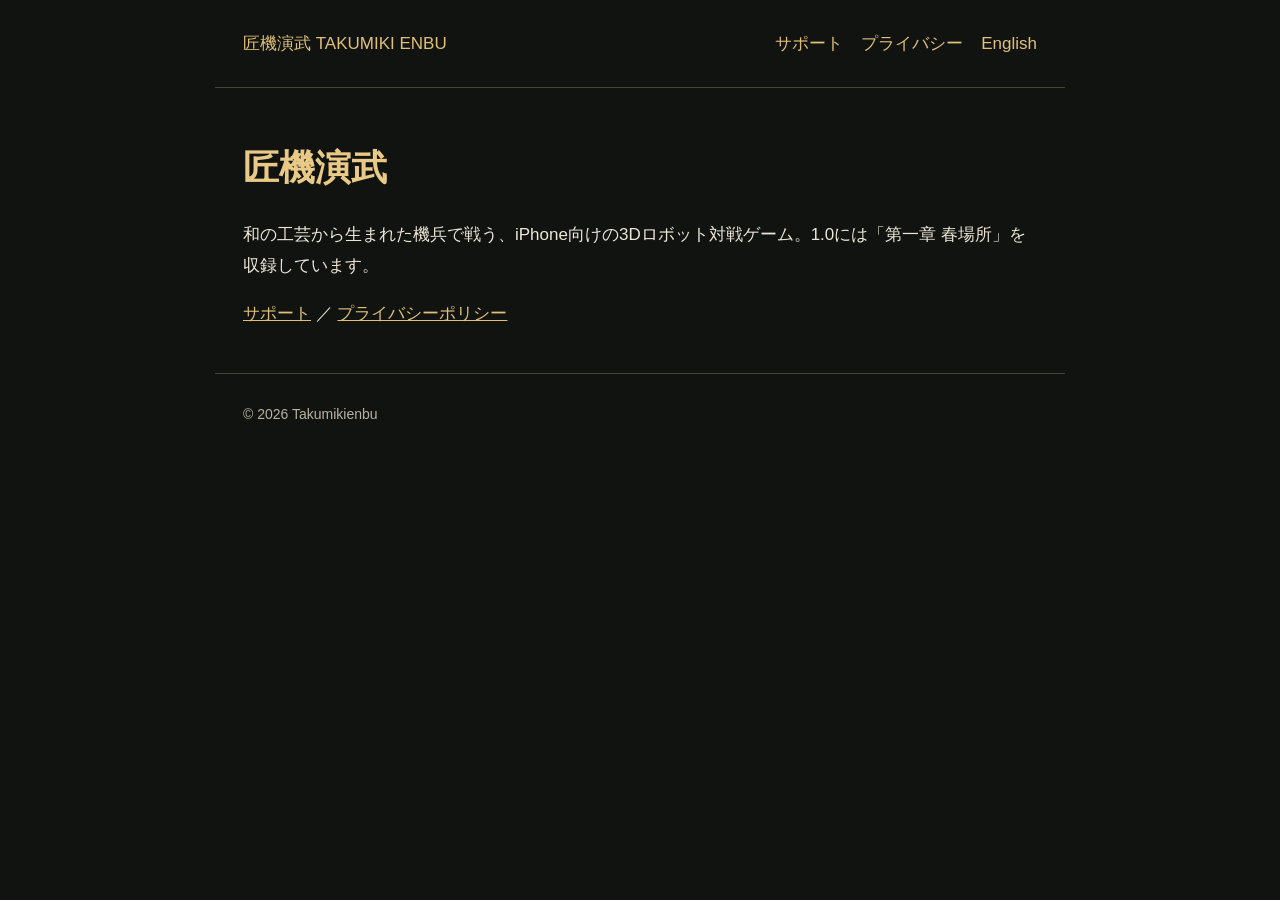
==== index.html @ cd244046 "Add TAKUMIKI ENBU support and privacy pages for version 1.0" ====
<!doctype html>
<html lang="ja"><head><meta charset="utf-8"><meta name="viewport" content="width=device-width,initial-scale=1"><title>匠機演武 | 匠機演武 TAKUMIKI ENBU</title><link rel="stylesheet" href="./style.css"></head><body><header><a href="./">匠機演武 TAKUMIKI ENBU</a><nav><a href="./support/">サポート</a><a href="./privacy/">プライバシー</a><a href="support/en.html">English</a></nav></header><main><h1>匠機演武</h1><p>和の工芸から生まれた機兵で戦う、iPhone向けの3Dロボット対戦ゲーム。1.0には「第一章 春場所」を収録しています。</p><p><a href="support/">サポート</a> ／ <a href="privacy/">プライバシーポリシー</a></p></main><footer>© 2026 Takumikienbu</footer></body></html>
---- style.css ----
*{box-sizing:border-box}html{color-scheme:dark}body{margin:0;background:#101310;color:#eee7d8;font:17px/1.85 -apple-system,BlinkMacSystemFont,"Hiragino Sans",sans-serif}a{color:#e1bf78}header,main,footer{max-width:850px;margin:auto;padding:28px}header{display:flex;justify-content:space-between;border-bottom:1px solid #4a4431;gap:18px;flex-wrap:wrap}header a{text-decoration:none}h1,h2{font-family:"Hiragino Mincho ProN",serif}h1{font-size:36px;line-height:1.5;color:#e9c986}h2{margin-top:36px;font-size:23px}p{margin:16px 0}footer{font-size:14px;color:#b9b1a0;border-top:1px solid #4a4431}nav{display:flex;gap:18px;flex-wrap:wrap}@media(max-width:480px){header,main,footer{padding:22px}h1{font-size:29px}}
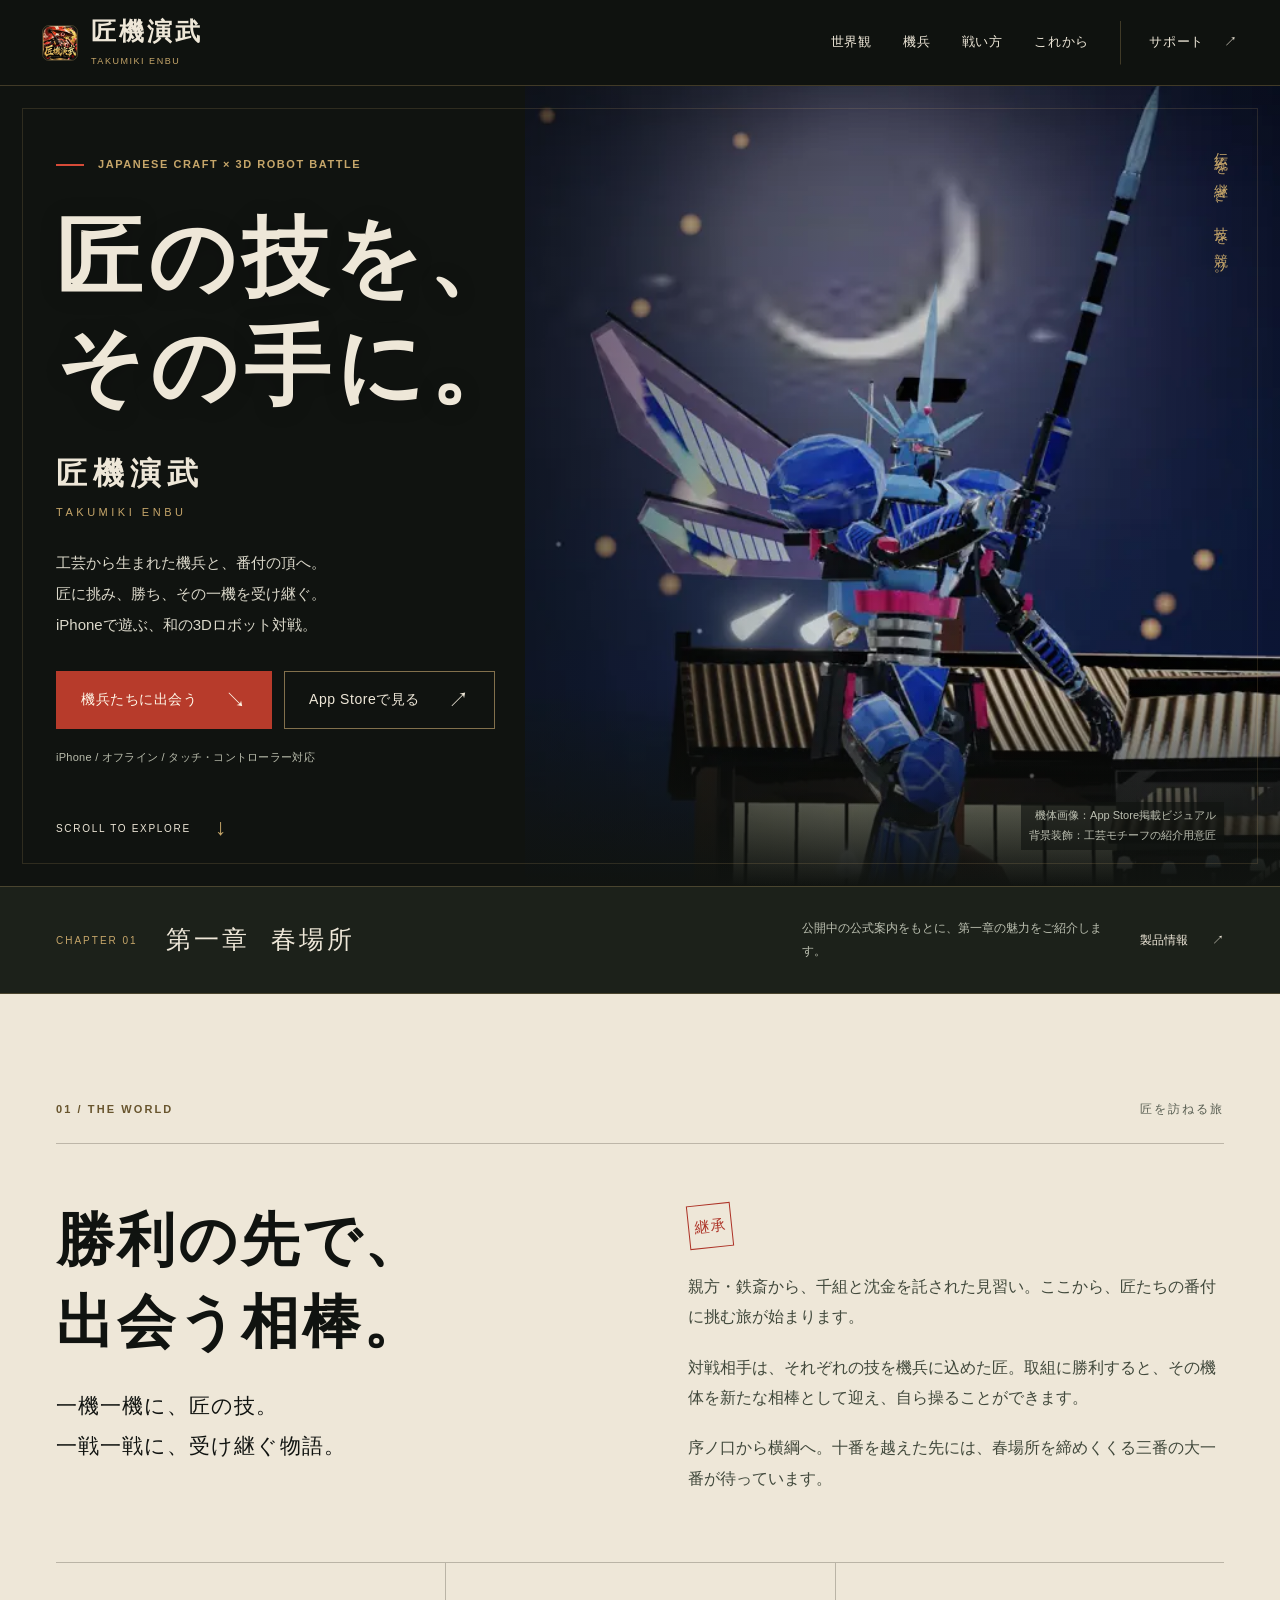
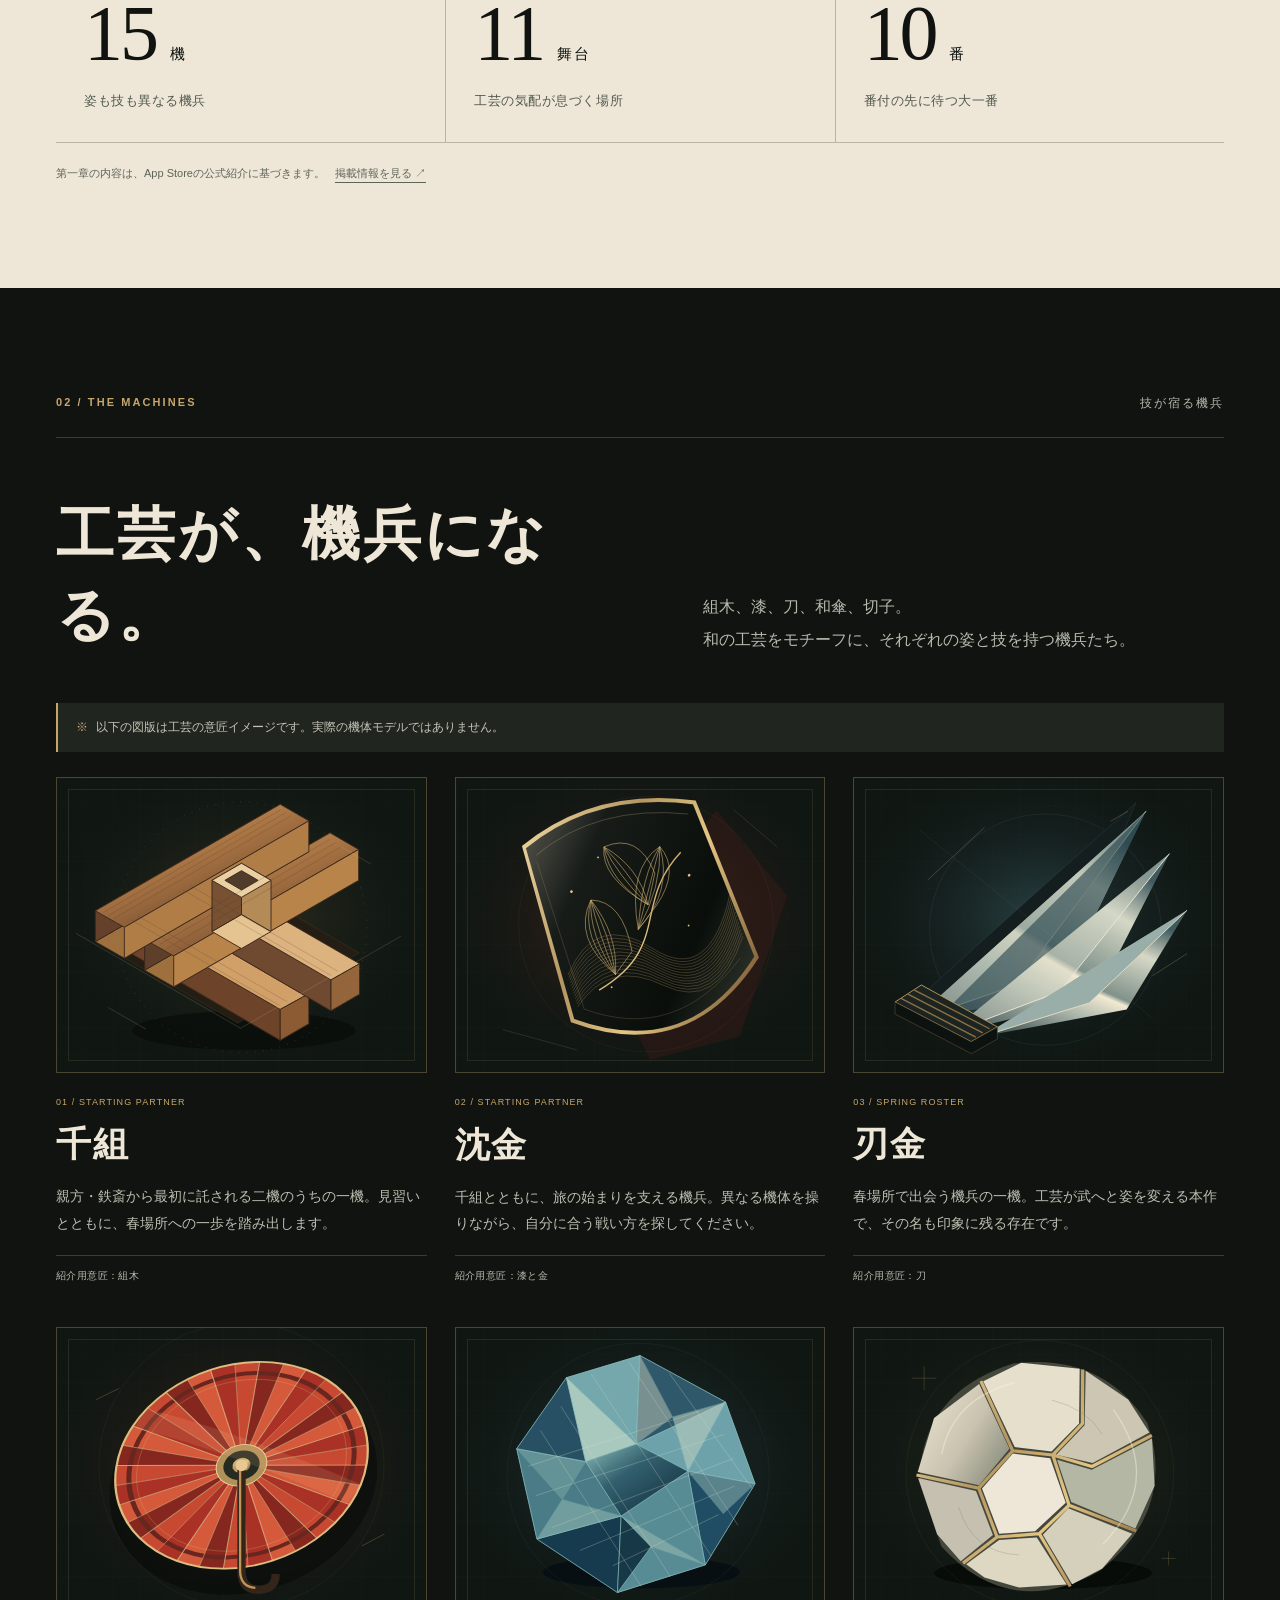
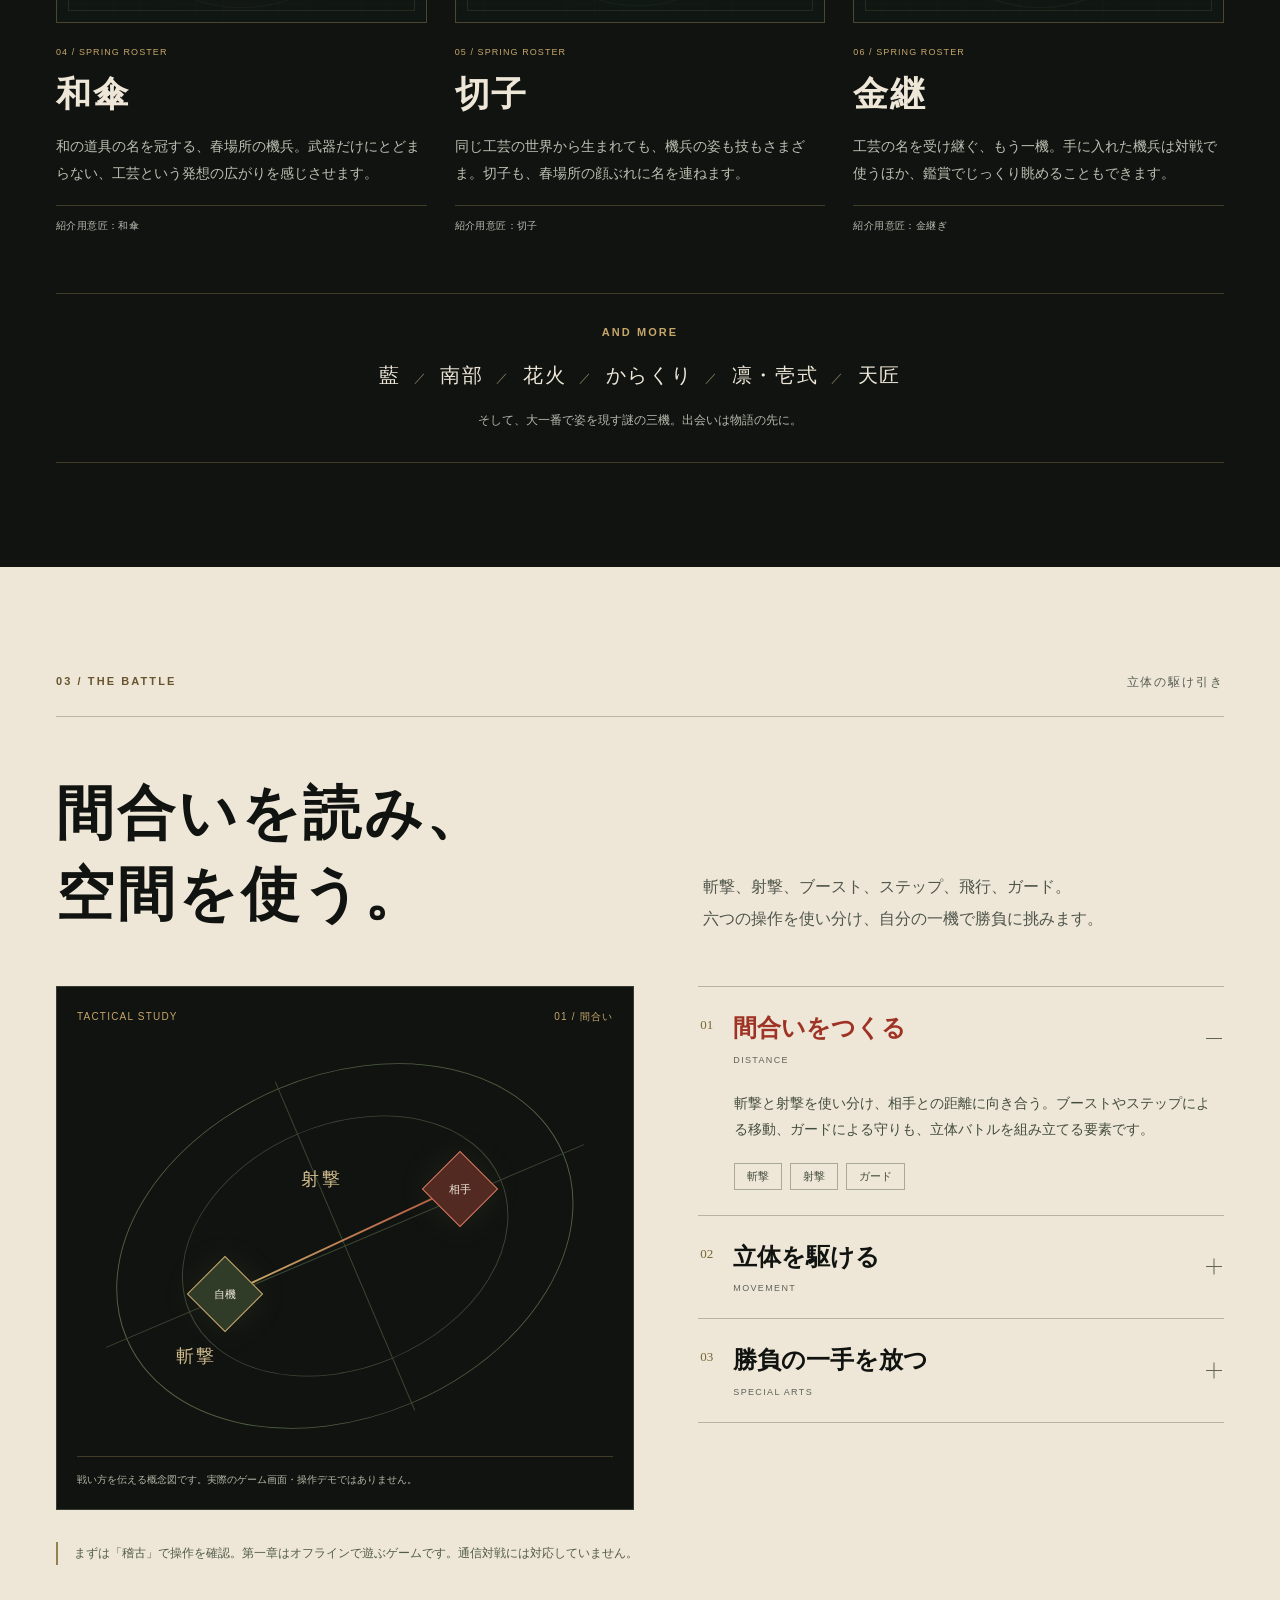
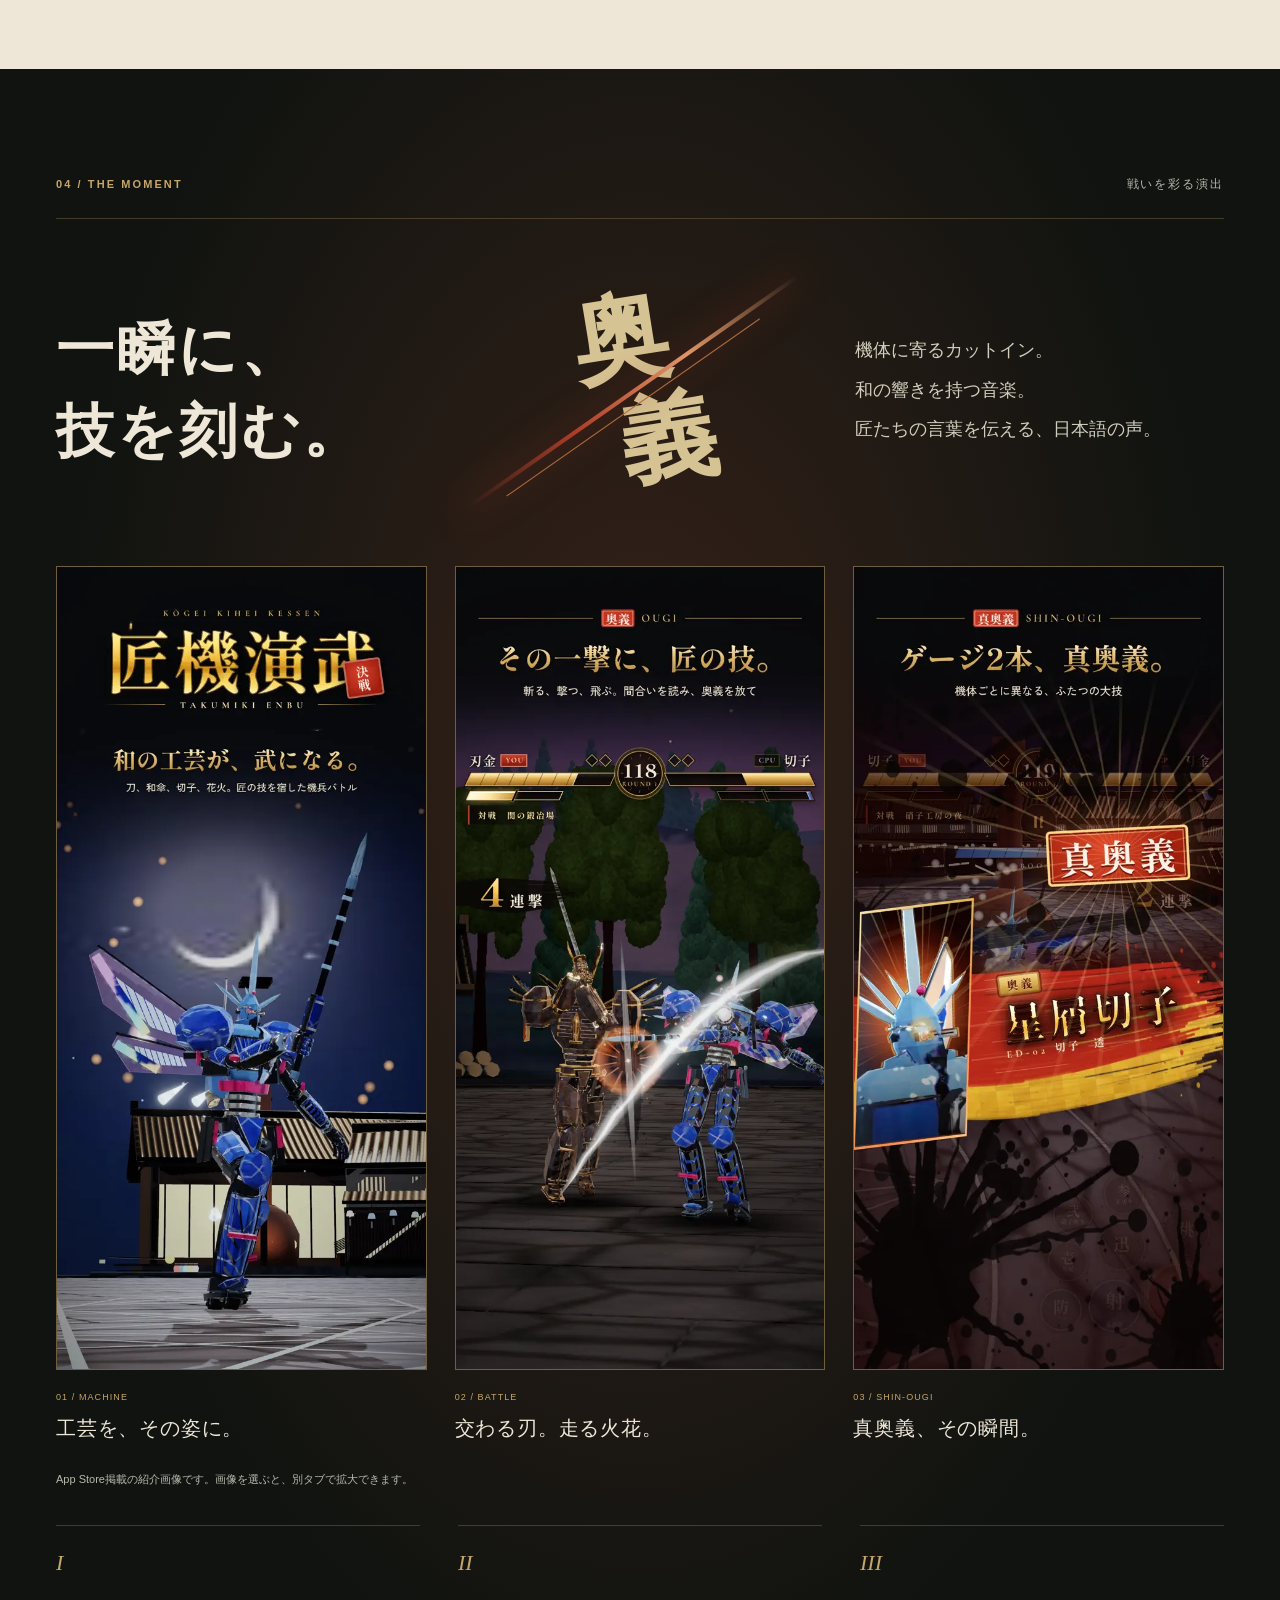
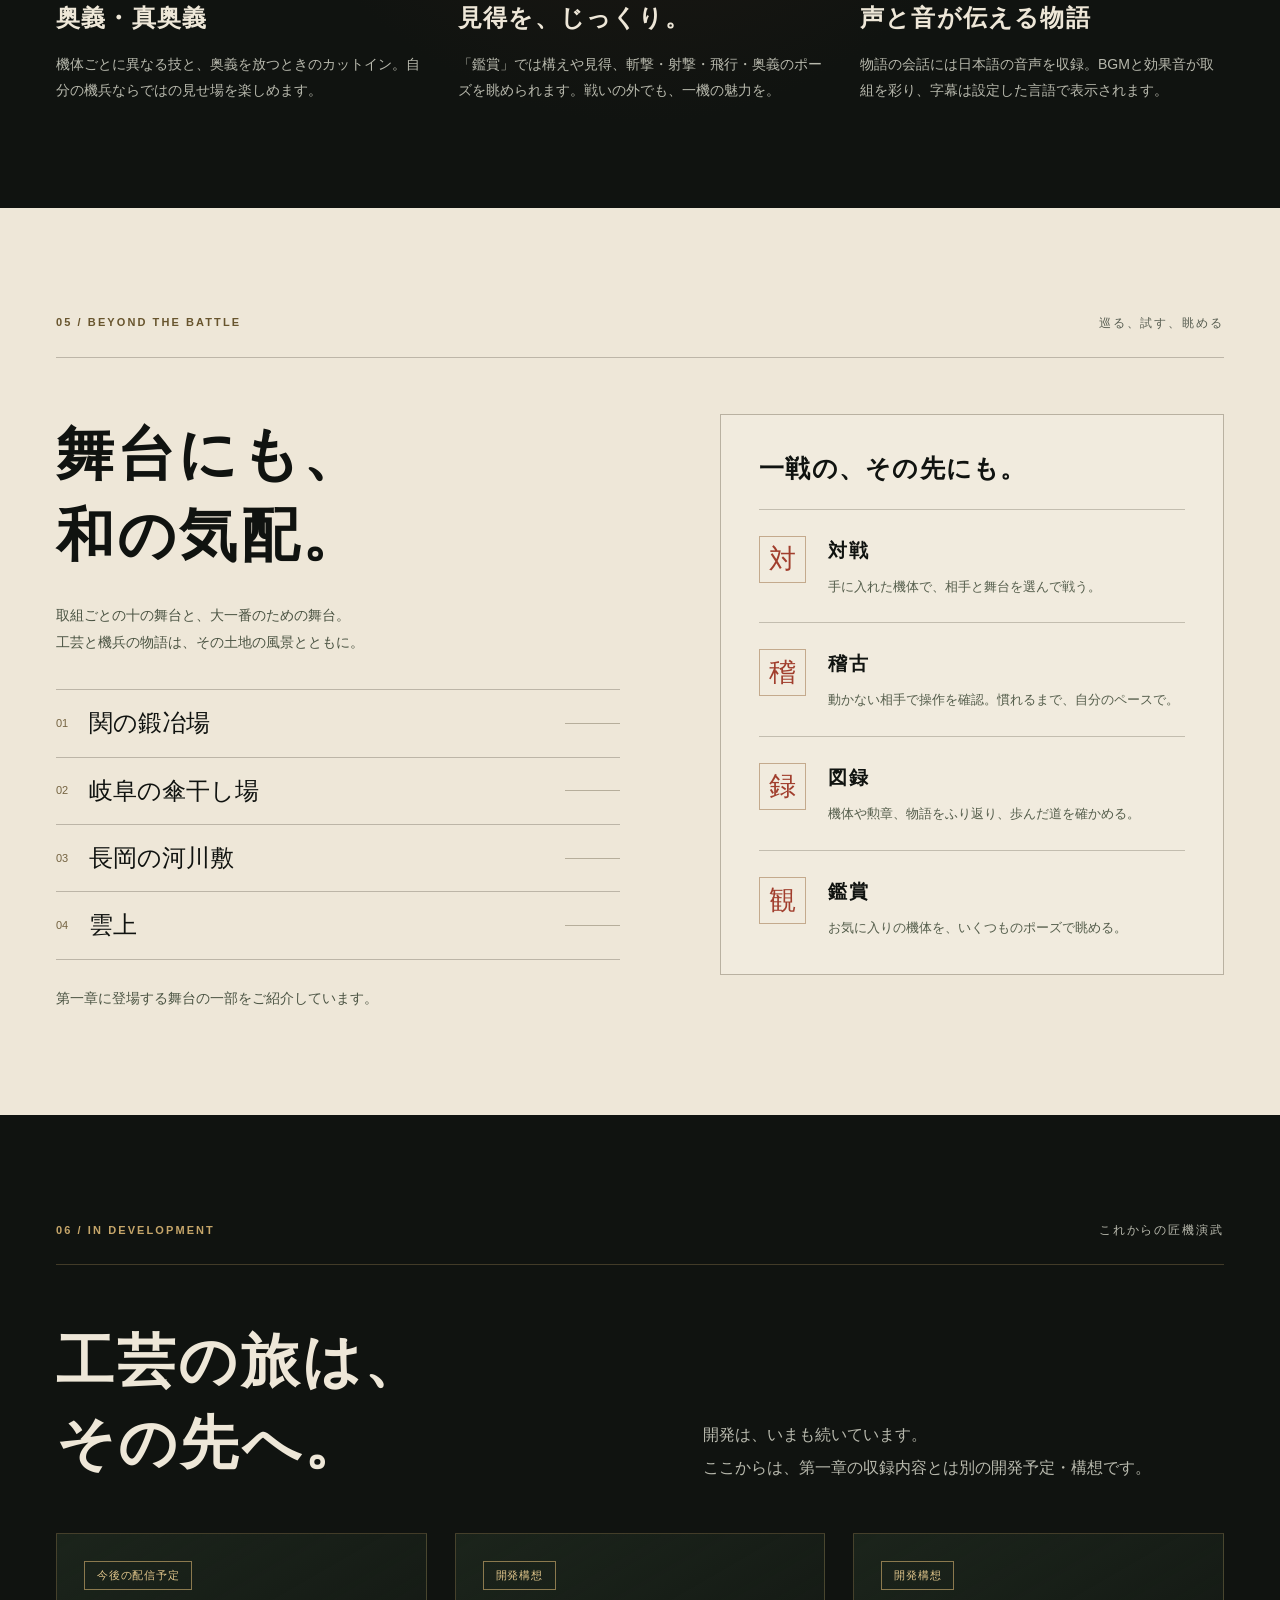
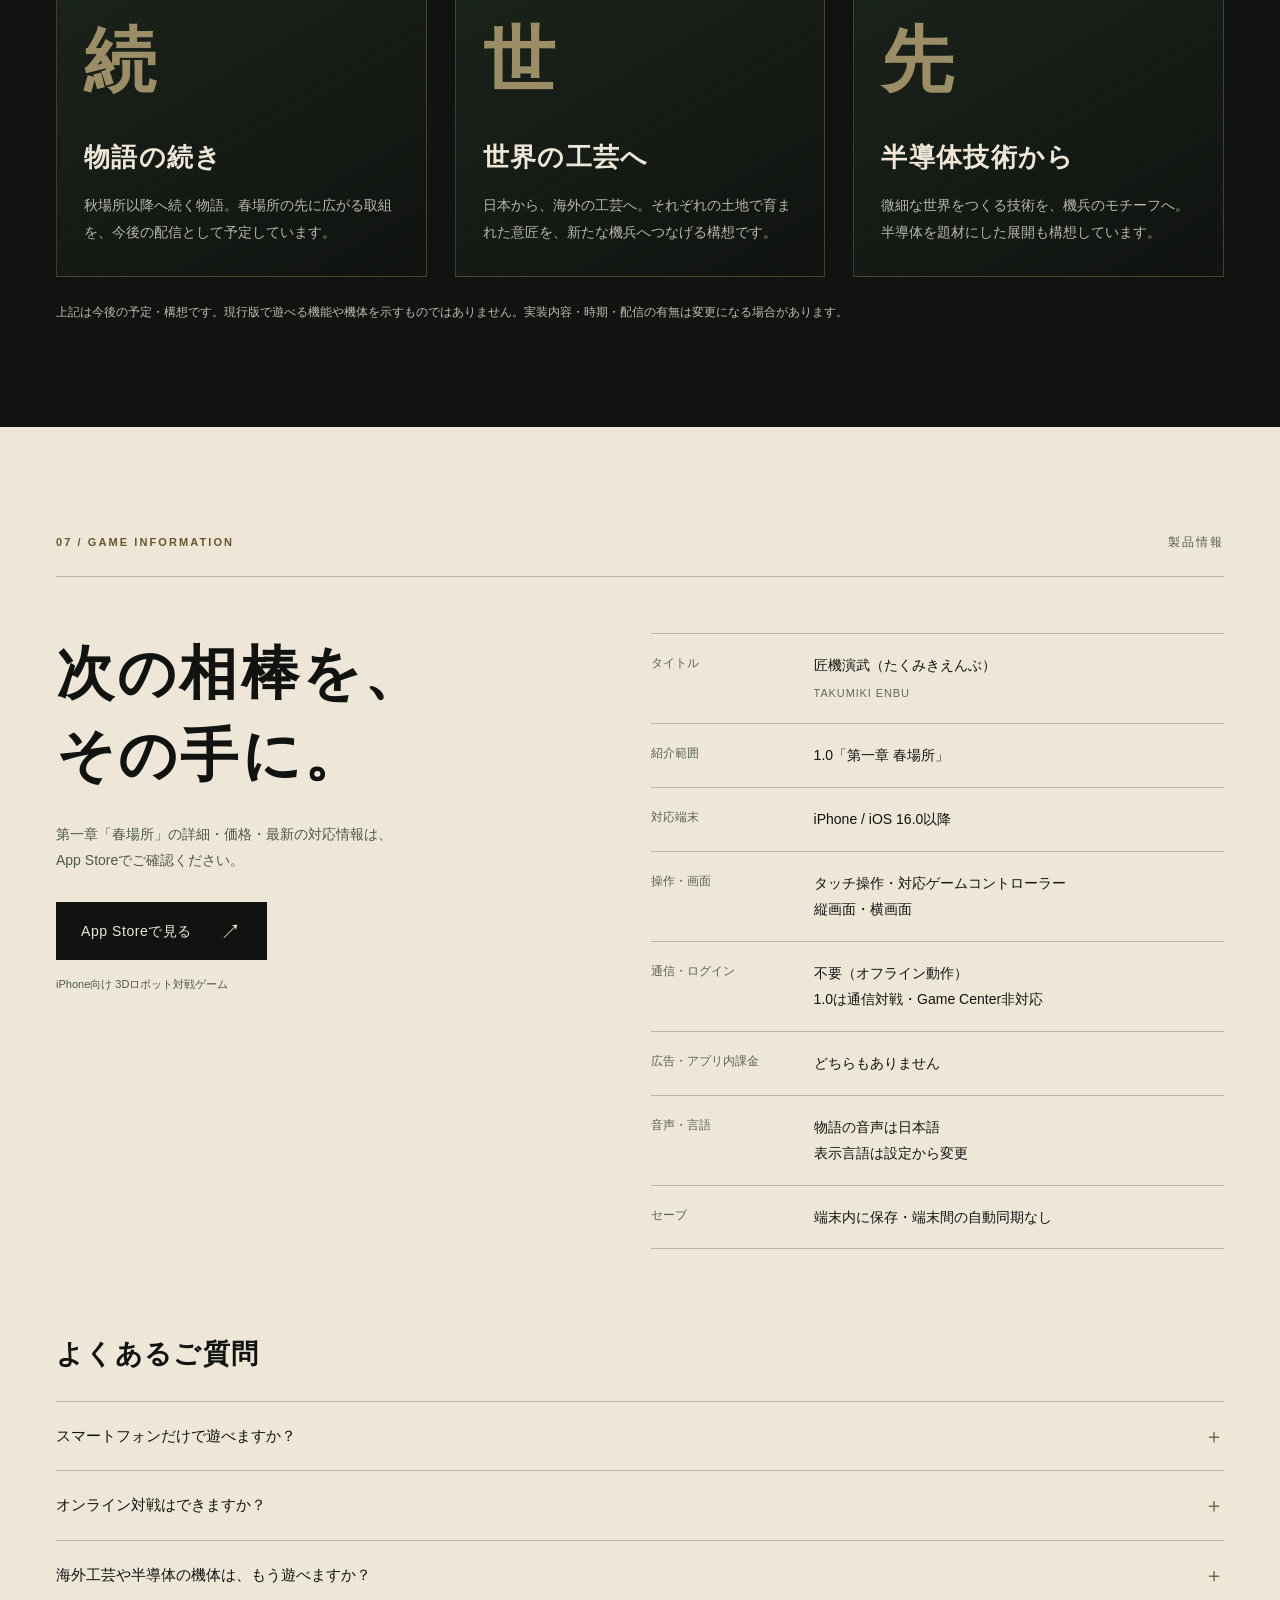
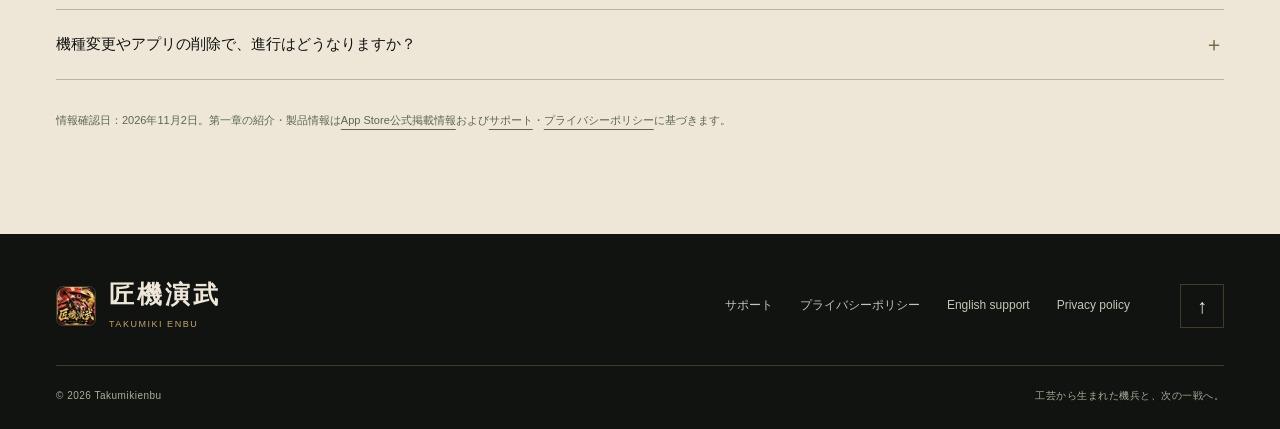
==== commit dfef918f: "feat: build responsive TAKUMIKI ENBU game showcase Add verified chapter-one content, official App St" ====
--- a/index.html
+++ b/index.html
@@ -1,2 +1,131 @@
 <!doctype html>
-<html lang="ja"><head><meta charset="utf-8"><meta name="viewport" content="width=device-width,initial-scale=1"><title>匠機演武 | 匠機演武 TAKUMIKI ENBU</title><link rel="stylesheet" href="./style.css"></head><body><header><a href="./">匠機演武 TAKUMIKI ENBU</a><nav><a href="./support/">サポート</a><a href="./privacy/">プライバシー</a><a href="support/en.html">English</a></nav></header><main><h1>匠機演武</h1><p>和の工芸から生まれた機兵で戦う、iPhone向けの3Dロボット対戦ゲーム。1.0には「第一章 春場所」を収録しています。</p><p><a href="support/">サポート</a> ／ <a href="privacy/">プライバシーポリシー</a></p></main><footer>© 2026 Takumikienbu</footer></body></html>
+<html lang="ja">
+<head>
+  <meta charset="utf-8">
+  <meta name="viewport" content="width=device-width, initial-scale=1">
+  <meta name="theme-color" content="#101310">
+  <title>匠機演武 TAKUMIKI ENBU｜匠の技を、その手に。</title>
+  <meta name="description" content="和の工芸から生まれた機兵を操る、iPhone向け3Dロボット対戦ゲーム『匠機演武』。第一章「春場所」の機兵、立体バトル、奥義、世界観を紹介。今後の開発構想も掲載。">
+  <meta property="og:type" content="website">
+  <meta property="og:locale" content="ja_JP">
+  <meta property="og:site_name" content="匠機演武 TAKUMIKI ENBU">
+  <meta property="og:title" content="匠機演武｜匠の技を、その手に。">
+  <meta property="og:description" content="日本の工芸が、機兵になる。勝利の先で相棒を受け継ぐ、iPhone向け3Dロボット対戦ゲーム。">
+  <meta property="og:url" content="https://lempicka-v.github.io/takumiki-support/">
+  <link rel="canonical" href="https://lempicka-v.github.io/takumiki-support/">
+  <link rel="icon" type="image/webp" href="./assets/images/app-icon.webp">
+  <meta property="og:image" content="https://lempicka-v.github.io/takumiki-support/assets/images/app-store-hero.webp">
+  <meta property="og:image:alt" content="匠機演武のApp Store公式紹介画像">
+  <link rel="stylesheet" href="./assets/showcase.css">
+  <script src="./assets/showcase.js" defer></script>
+</head>
+<body>
+  <a class="skip-link" href="#main">本文へ移動</a>
+  <header class="site-header">
+    <a class="brand" href="./" aria-label="匠機演武 トップページ">
+      <img src="./assets/images/app-icon.webp" width="36" height="36" alt="">
+      <span class="brand-name">匠機演武<small>TAKUMIKI ENBU</small></span>
+    </a>
+    <button class="menu-toggle" type="button" aria-controls="site-nav" aria-expanded="false" hidden><span class="menu-icon" aria-hidden="true"></span><span class="menu-label">メニュー</span></button>
+    <nav class="site-nav" id="site-nav" aria-label="メインナビゲーション">
+      <a href="#world">世界観</a><a href="#machines">機兵</a><a href="#battle">戦い方</a><a href="#future">これから</a>
+      <a href="./support/" class="nav-support">サポート <span aria-hidden="true">↗</span></a>
+    </nav>
+  </header>
+  <main id="main">
+    <section class="hero" aria-labelledby="hero-title">
+      <div class="hero-visual" aria-hidden="true"><img class="hero-craft" src="./assets/art/hero.svg" width="1600" height="1200" alt=""><img class="hero-game" src="./assets/images/app-store-hero.webp" width="598" height="1300" alt="" fetchpriority="high"></div>
+      <div class="hero-side" aria-hidden="true">伝統を継ぎ、技を競う。</div>
+      <div class="hero-content wrap">
+        <p class="eyebrow"><span class="red-rule"></span> JAPANESE CRAFT × 3D ROBOT BATTLE</p>
+        <p class="hero-kicker">匠の技を、<br>その手に。</p>
+        <h1 id="hero-title">匠機演武<span>TAKUMIKI ENBU</span></h1>
+        <p class="hero-description">工芸から生まれた機兵と、番付の頂へ。<br>匠に挑み、勝ち、その一機を受け継ぐ。<br>iPhoneで遊ぶ、和の3Dロボット対戦。</p>
+        <div class="hero-actions"><a class="button button-red" href="#machines">機兵たちに出会う <span aria-hidden="true">↘</span></a><a class="button button-outline" href="https://apps.apple.com/jp/app/id6822495731">App Storeで見る <span aria-hidden="true">↗</span></a></div>
+        <p class="hero-platform">iPhone / オフライン / タッチ・コントローラー対応</p>
+      </div>
+      <div class="hero-bottom wrap"><a href="#world" class="scroll-cue">SCROLL TO EXPLORE <span aria-hidden="true">↓</span></a><p>機体画像：App Store掲載ビジュアル<br>背景装飾：工芸モチーフの紹介用意匠</p></div>
+    </section>
+    <aside class="chapter-strip" aria-label="紹介するバージョン"><div class="wrap chapter-inner"><span class="chapter-label">CHAPTER 01</span><strong>第一章 <span>春場所</span></strong><p>公開中の公式案内をもとに、第一章の魅力をご紹介します。</p><a href="#information">製品情報 <span aria-hidden="true">↗</span></a></div></aside>
+
+    <section class="world section-light section-pad" id="world" aria-labelledby="world-title">
+      <div class="wrap">
+        <div class="section-heading"><p class="eyebrow">01 / THE WORLD</p><span class="section-jp">匠を訪ねる旅</span></div>
+        <div class="world-layout"><div><h2 id="world-title">勝利の先で、<br>出会う相棒。</h2><p class="lead">一機一機に、匠の技。<br>一戦一戦に、受け継ぐ物語。</p></div><div class="world-story"><span class="small-seal" aria-hidden="true">継承</span><p>親方・鉄斎から、千組と沈金を託された見習い。ここから、匠たちの番付に挑む旅が始まります。</p><p>対戦相手は、それぞれの技を機兵に込めた匠。取組に勝利すると、その機体を新たな相棒として迎え、自ら操ることができます。</p><p>序ノ口から横綱へ。十番を越えた先には、春場所を締めくくる三番の大一番が待っています。</p></div></div>
+        <div class="world-numbers"><div><span class="number">15<small>機</small></span><p>姿も技も異なる機兵</p></div><div><span class="number">11<small>舞台</small></span><p>工芸の気配が息づく場所</p></div><div><span class="number">10<small>番</small></span><p>番付の先に待つ大一番</p></div></div>
+        <p class="source-caption">第一章の内容は、App Storeの公式紹介に基づきます。<a href="https://apps.apple.com/jp/app/id6822495731">掲載情報を見る <span aria-hidden="true">↗</span></a></p>
+      </div>
+    </section>
+
+    <section class="machines section-pad" id="machines" aria-labelledby="machines-title">
+      <div class="wrap">
+        <div class="section-heading"><p class="eyebrow">02 / THE MACHINES</p><span class="section-jp">技が宿る機兵</span></div>
+        <div class="title-row"><h2 id="machines-title">工芸が、<br class="mobile-break">機兵になる。</h2><p>組木、漆、刀、和傘、切子。<br>和の工芸をモチーフに、それぞれの姿と技を持つ機兵たち。</p></div>
+        <p class="art-disclaimer"><span aria-hidden="true">※</span> 以下の図版は工芸の意匠イメージです。実際の機体モデルではありません。</p>
+        <div class="machine-grid">
+          <article class="machine-card"><figure><div class="machine-art"><img src="./assets/art/machine-kumiki.svg" width="800" height="640" alt="木の部材を重ねた組木の意匠イメージ" loading="lazy"></div><figcaption><span class="machine-index">01 / STARTING PARTNER</span><h3>千組</h3><p>親方・鉄斎から最初に託される二機のうちの一機。見習いとともに、春場所への一歩を踏み出します。</p><span class="art-label">紹介用意匠：組木</span></figcaption></figure></article>
+          <article class="machine-card"><figure><div class="machine-art"><img src="./assets/art/machine-chinkin.svg" width="800" height="640" alt="漆のような黒地に金の線が走る意匠イメージ" loading="lazy"></div><figcaption><span class="machine-index">02 / STARTING PARTNER</span><h3>沈金</h3><p>千組とともに、旅の始まりを支える機兵。異なる機体を操りながら、自分に合う戦い方を探してください。</p><span class="art-label">紹介用意匠：漆と金</span></figcaption></figure></article>
+          <article class="machine-card"><figure><div class="machine-art"><img src="./assets/art/machine-hagane.svg" width="800" height="640" alt="研ぎ澄まされた金属の面を重ねた刃の意匠イメージ" loading="lazy"></div><figcaption><span class="machine-index">03 / SPRING ROSTER</span><h3>刃金</h3><p>春場所で出会う機兵の一機。工芸が武へと姿を変える本作で、その名も印象に残る存在です。</p><span class="art-label">紹介用意匠：刀</span></figcaption></figure></article>
+          <article class="machine-card"><figure><div class="machine-art"><img src="./assets/art/machine-wagasa.svg" width="800" height="640" alt="朱色の傘面と放射状の傘骨を描いた意匠イメージ" loading="lazy"></div><figcaption><span class="machine-index">04 / SPRING ROSTER</span><h3>和傘</h3><p>和の道具の名を冠する、春場所の機兵。武器だけにとどまらない、工芸という発想の広がりを感じさせます。</p><span class="art-label">紹介用意匠：和傘</span></figcaption></figure></article>
+          <article class="machine-card"><figure><div class="machine-art"><img src="./assets/art/machine-kiriko.svg" width="800" height="640" alt="藍色のガラスに幾何学のカットを重ねた切子の意匠イメージ" loading="lazy"></div><figcaption><span class="machine-index">05 / SPRING ROSTER</span><h3>切子</h3><p>同じ工芸の世界から生まれても、機兵の姿も技もさまざま。切子も、春場所の顔ぶれに名を連ねます。</p><span class="art-label">紹介用意匠：切子</span></figcaption></figure></article>
+          <article class="machine-card"><figure><div class="machine-art"><img src="./assets/art/machine-kintsugi.svg" width="800" height="640" alt="陶片の間を金色の線が結ぶ金継ぎの意匠イメージ" loading="lazy"></div><figcaption><span class="machine-index">06 / SPRING ROSTER</span><h3>金継</h3><p>工芸の名を受け継ぐ、もう一機。手に入れた機兵は対戦で使うほか、鑑賞でじっくり眺めることもできます。</p><span class="art-label">紹介用意匠：金継ぎ</span></figcaption></figure></article>
+        </div>
+        <div class="roster"><p class="eyebrow">AND MORE</p><p class="roster-names">藍<span>／</span>南部<span>／</span>花火<span>／</span>からくり<span>／</span>凛・壱式<span>／</span>天匠</p><p>そして、大一番で姿を現す謎の三機。出会いは物語の先に。</p></div>
+      </div>
+    </section>
+
+    <section class="battle section-pad section-light" id="battle" aria-labelledby="battle-title">
+      <div class="wrap">
+        <div class="section-heading"><p class="eyebrow">03 / THE BATTLE</p><span class="section-jp">立体の駆け引き</span></div>
+        <div class="title-row"><h2 id="battle-title">間合いを読み、<br>空間を使う。</h2><p>斬撃、射撃、ブースト、ステップ、飛行、ガード。<br>六つの操作を使い分け、自分の一機で勝負に挑みます。</p></div>
+        <div class="battle-layout">
+          <figure class="battle-diagram" data-battle="distance">
+            <div class="diagram-top"><span>TACTICAL STUDY</span><span class="diagram-mode" data-diagram-mode>01 / 間合い</span></div>
+            <div class="diagram-field" aria-hidden="true"><div class="arena-ring ring-outer"></div><div class="arena-ring ring-inner"></div><div class="axis-line axis-horizontal"></div><div class="axis-line axis-vertical"></div><div class="range-line"></div><div class="flight-line"></div><div class="burst-ring"></div><div class="unit unit-player"><span>自機</span></div><div class="unit unit-rival"><span>相手</span></div><span class="diagram-word word-near">斬撃</span><span class="diagram-word word-far">射撃</span><span class="diagram-word word-air">飛行</span><span class="diagram-word word-art">奥義</span></div>
+            <figcaption>戦い方を伝える概念図です。実際のゲーム画面・操作デモではありません。</figcaption>
+          </figure>
+          <div class="battle-topics" aria-label="戦い方の紹介">
+            <details class="battle-topic" data-topic="distance" open><summary><span class="topic-number">01</span><span>間合いをつくる<small>DISTANCE</small></span><span class="detail-sign" aria-hidden="true"></span></summary><div class="topic-body"><p>斬撃と射撃を使い分け、相手との距離に向き合う。ブーストやステップによる移動、ガードによる守りも、立体バトルを組み立てる要素です。</p><ul class="tag-list"><li>斬撃</li><li>射撃</li><li>ガード</li></ul></div></details>
+            <details class="battle-topic" data-topic="movement"><summary><span class="topic-number">02</span><span>立体を駆ける<small>MOVEMENT</small></span><span class="detail-sign" aria-hidden="true"></span></summary><div class="topic-body"><p>地上の移動に加え、飛行も使える3Dの舞台。ブースト・ステップ・飛行を交え、平面だけではない動きを楽しめます。</p><ul class="tag-list"><li>ブースト</li><li>ステップ</li><li>飛行</li></ul></div></details>
+            <details class="battle-topic" data-topic="arts"><summary><span class="topic-number">03</span><span>勝負の一手を放つ<small>SPECIAL ARTS</small></span><span class="detail-sign" aria-hidden="true"></span></summary><div class="topic-body"><p>ゲージを溜めて放つ奥義。さらに、ゲージ二本で放つ真奥義。機体ごとに異なる技が、勝負の見せ場をつくります。</p><ul class="tag-list"><li>奥義</li><li>真奥義</li></ul></div></details>
+          </div>
+        </div>
+        <p class="battle-note">まずは「稽古」で操作を確認。第一章はオフラインで遊ぶゲームです。通信対戦には対応していません。</p>
+      </div>
+    </section>
+
+    <section class="spectacle section-pad" id="spectacle" aria-labelledby="spectacle-title">
+      <div class="wrap">
+        <div class="section-heading"><p class="eyebrow">04 / THE MOMENT</p><span class="section-jp">戦いを彩る演出</span></div>
+        <div class="spectacle-head"><h2 id="spectacle-title">一瞬に、<br>技を刻む。</h2><div class="art-mark" aria-hidden="true"><span>奥</span><span>義</span></div><p>機体に寄るカットイン。<br>和の響きを持つ音楽。<br>匠たちの言葉を伝える、日本語の声。</p></div>
+        <div class="official-gallery" aria-label="App Store掲載のゲーム紹介画像">
+          <figure><a href="./assets/images/app-store-hero.webp" target="_blank" rel="noopener" aria-label="機兵の公式紹介画像を拡大（別タブ）"><img src="./assets/images/app-store-hero.webp" width="598" height="1300" loading="lazy" alt="月夜の工房で青い切子の機兵が構える、匠機演武の公式紹介画像"></a><figcaption><span>01 / MACHINE</span>工芸を、その姿に。</figcaption></figure>
+          <figure><a href="./assets/images/app-store-ougi.webp" target="_blank" rel="noopener" aria-label="戦闘の公式紹介画像を拡大（別タブ）"><img src="./assets/images/app-store-ougi.webp" width="598" height="1300" loading="lazy" alt="刃金と切子が斬撃を交わす、App Store掲載の戦闘紹介画像"></a><figcaption><span>02 / BATTLE</span>交わる刃。走る火花。</figcaption></figure>
+          <figure><a href="./assets/images/app-store-shin-ougi.webp" target="_blank" rel="noopener" aria-label="真奥義の公式紹介画像を拡大（別タブ）"><img src="./assets/images/app-store-shin-ougi.webp" width="598" height="1300" loading="lazy" alt="切子のカットインと真奥義の表示を収めた、App Store掲載の紹介画像"></a><figcaption><span>03 / SHIN-OUGI</span>真奥義、その瞬間。</figcaption></figure>
+        </div>
+        <p class="gallery-note">App Store掲載の紹介画像です。画像を選ぶと、別タブで拡大できます。<span class="gallery-swipe">横にスワイプして、次の画像へ →</span></p>
+        <div class="moment-grid"><article><span class="moment-index">I</span><h3>奥義・真奥義</h3><p>機体ごとに異なる技と、奥義を放つときのカットイン。自分の機兵ならではの見せ場を楽しめます。</p></article><article><span class="moment-index">II</span><h3>見得を、じっくり。</h3><p>「鑑賞」では構えや見得、斬撃・射撃・飛行・奥義のポーズを眺められます。戦いの外でも、一機の魅力を。</p></article><article><span class="moment-index">III</span><h3>声と音が伝える物語</h3><p>物語の会話には日本語の音声を収録。BGMと効果音が取組を彩り、字幕は設定した言語で表示されます。</p></article></div>
+      </div>
+    </section>
+
+    <section class="journey section-pad section-light" aria-labelledby="journey-title">
+      <div class="wrap">
+        <div class="section-heading"><p class="eyebrow">05 / BEYOND THE BATTLE</p><span class="section-jp">巡る、試す、眺める</span></div>
+        <div class="journey-layout"><div class="stages"><h2 id="journey-title">舞台にも、<br>和の気配。</h2><p>取組ごとの十の舞台と、大一番のための舞台。<br>工芸と機兵の物語は、その土地の風景とともに。</p><ol class="stage-list"><li><span>01</span><strong>関の鍛冶場</strong><span class="stage-rule" aria-hidden="true"></span></li><li><span>02</span><strong>岐阜の傘干し場</strong><span class="stage-rule" aria-hidden="true"></span></li><li><span>03</span><strong>長岡の河川敷</strong><span class="stage-rule" aria-hidden="true"></span></li><li><span>04</span><strong>雲上</strong><span class="stage-rule" aria-hidden="true"></span></li></ol><p class="source-caption">第一章に登場する舞台の一部をご紹介しています。</p></div><div class="modes"><h3>一戦の、その先にも。</h3><article><span class="mode-symbol" aria-hidden="true">対</span><div><h4>対戦</h4><p>手に入れた機体で、相手と舞台を選んで戦う。</p></div></article><article><span class="mode-symbol" aria-hidden="true">稽</span><div><h4>稽古</h4><p>動かない相手で操作を確認。慣れるまで、自分のペースで。</p></div></article><article><span class="mode-symbol" aria-hidden="true">録</span><div><h4>図録</h4><p>機体や勲章、物語をふり返り、歩んだ道を確かめる。</p></div></article><article><span class="mode-symbol" aria-hidden="true">観</span><div><h4>鑑賞</h4><p>お気に入りの機体を、いくつものポーズで眺める。</p></div></article></div></div>
+      </div>
+    </section>
+
+    <section class="future section-pad" id="future" aria-labelledby="future-title">
+      <div class="wrap"><div class="section-heading"><p class="eyebrow">06 / IN DEVELOPMENT</p><span class="section-jp">これからの匠機演武</span></div><div class="title-row"><h2 id="future-title">工芸の旅は、<br>その先へ。</h2><p>開発は、いまも続いています。<br>ここからは、第一章の収録内容とは別の開発予定・構想です。</p></div><div class="future-grid"><article><span class="status-badge">今後の配信予定</span><span class="future-kanji" aria-hidden="true">続</span><h3>物語の続き</h3><p>秋場所以降へ続く物語。春場所の先に広がる取組を、今後の配信として予定しています。</p></article><article><span class="status-badge">開発構想</span><span class="future-kanji" aria-hidden="true">世</span><h3>世界の工芸へ</h3><p>日本から、海外の工芸へ。それぞれの土地で育まれた意匠を、新たな機兵へつなげる構想です。</p></article><article><span class="status-badge">開発構想</span><span class="future-kanji" aria-hidden="true">先</span><h3>半導体技術から</h3><p>微細な世界をつくる技術を、機兵のモチーフへ。半導体を題材にした展開も構想しています。</p></article></div><p class="future-note">上記は今後の予定・構想です。現行版で遊べる機能や機体を示すものではありません。実装内容・時期・配信の有無は変更になる場合があります。</p></div>
+    </section>
+
+    <section class="information section-pad section-light" id="information" aria-labelledby="information-title">
+      <div class="wrap"><div class="section-heading"><p class="eyebrow">07 / GAME INFORMATION</p><span class="section-jp">製品情報</span></div><div class="info-layout"><div class="info-intro"><h2 id="information-title">次の相棒を、<br>その手に。</h2><p>第一章「春場所」の詳細・価格・最新の対応情報は、App Storeでご確認ください。</p><a class="button button-dark" href="https://apps.apple.com/jp/app/id6822495731">App Storeで見る <span aria-hidden="true">↗</span></a><p class="info-sub">iPhone向け 3Dロボット対戦ゲーム</p></div><dl class="spec-table"><div><dt>タイトル</dt><dd>匠機演武（たくみきえんぶ）<br><span>TAKUMIKI ENBU</span></dd></div><div><dt>紹介範囲</dt><dd>1.0「第一章 春場所」</dd></div><div><dt>対応端末</dt><dd>iPhone / iOS 16.0以降</dd></div><div><dt>操作・画面</dt><dd>タッチ操作・対応ゲームコントローラー<br>縦画面・横画面</dd></div><div><dt>通信・ログイン</dt><dd>不要（オフライン動作）<br>1.0は通信対戦・Game Center非対応</dd></div><div><dt>広告・アプリ内課金</dt><dd>どちらもありません</dd></div><div><dt>音声・言語</dt><dd>物語の音声は日本語<br>表示言語は設定から変更</dd></div><div><dt>セーブ</dt><dd>端末内に保存・端末間の自動同期なし</dd></div></dl></div>
+      <div class="faq"><h3>よくあるご質問</h3><details><summary>スマートフォンだけで遊べますか？<span aria-hidden="true">＋</span></summary><p>対応するiPhoneのタッチ操作で遊べます。対応ゲームコントローラーも利用でき、縦画面・横画面に対応しています。Android版は今回の公式案内には含まれていません。</p></details><details><summary>オンライン対戦はできますか？<span aria-hidden="true">＋</span></summary><p>1.0はオフラインで動作するゲームです。通信対戦とGame Centerは利用しません。詳しくは<a href="./privacy/">プライバシーポリシー</a>をご確認ください。</p></details><details><summary>海外工芸や半導体の機体は、もう遊べますか？<span aria-hidden="true">＋</span></summary><p>このページでは今後の開発構想として紹介しています。第一章の収録機体とは分けており、追加内容や時期は確定していません。</p></details><details><summary>機種変更やアプリの削除で、進行はどうなりますか？<span aria-hidden="true">＋</span></summary><p>進行はiPhone内に保存され、別端末への自動同期はありません。アプリを削除すると保存した進行も失われます。詳しくは<a href="./support/">サポート</a>をご確認ください。</p></details></div>
+      <p class="information-source">情報確認日：2026年11月2日。第一章の紹介・製品情報は<a href="https://apps.apple.com/jp/app/id6822495731">App Store公式掲載情報</a>および<a href="./support/">サポート</a>・<a href="./privacy/">プライバシーポリシー</a>に基づきます。</p>
+      </div>
+    </section>
+  </main>
+  <footer class="site-footer"><div class="wrap"><div class="footer-main"><a class="brand" href="./"><img src="./assets/images/app-icon.webp" width="40" height="40" alt=""><span class="brand-name">匠機演武<small>TAKUMIKI ENBU</small></span></a><nav aria-label="フッターナビゲーション"><a href="./support/">サポート</a><a href="./privacy/">プライバシーポリシー</a><a href="./support/en.html" lang="en">English support</a><a href="./privacy/en.html" lang="en">Privacy policy</a></nav><a href="#main" class="back-top" aria-label="ページ上部へ">↑</a></div><div class="footer-bottom"><p>© 2026 Takumikienbu</p><p>工芸から生まれた機兵と、次の一戦へ。</p></div></div></footer>
+</body>
+</html>
--- a/assets/showcase.css
+++ b/assets/showcase.css
@@ -0,0 +1,412 @@
+/* Homepage-only styles. The original style.css is retained for support/privacy. */
+:root{color-scheme:dark;--ink:#101310;--ink-soft:#181d18;--paper:#eee7d8;--paper-deep:#e3daca;--gold:#c6a66a;--red:#b73b2b;--muted:#b8b9ad;--line:rgba(198,166,106,.27);--serif:"Hiragino Mincho ProN","Yu Mincho","Noto Serif CJK JP",serif;--sans:-apple-system,BlinkMacSystemFont,"Hiragino Sans","Yu Gothic","Noto Sans CJK JP",sans-serif}
+*,*::before,*::after{box-sizing:border-box}
+html{scroll-behavior:smooth;scroll-padding-top:104px}
+body{margin:0;background:var(--ink);color:var(--paper);font:16px/1.9 var(--sans);-webkit-text-size-adjust:100%;text-size-adjust:100%}
+[hidden]{display:none!important}
+::selection{background:var(--gold);color:var(--ink)}
+a{color:inherit;text-underline-offset:5px;text-decoration-thickness:1px}
+a:hover{text-decoration-color:var(--gold)}
+button{font:inherit}
+button,a,summary{-webkit-tap-highlight-color:rgba(198,166,106,.2)}
+a:focus-visible,button:focus-visible,summary:focus-visible{outline:3px solid var(--gold);outline-offset:6px;border-radius:1px}
+img{display:block;max-width:100%;height:auto}
+figure,p,h1,h2,h3,h4,dl,dd{margin:0}
+h1,h2,h3,h4{font-family:var(--serif);font-weight:600}
+h2{font-size:clamp(38px,4.5vw,64px);letter-spacing:.055em;line-height:1.42}
+h3{font-size:27px;letter-spacing:.05em;line-height:1.6}
+p{overflow-wrap:break-word}
+.wrap{width:min(1248px,calc(100% - 112px));margin-inline:auto}
+.section-pad{padding-block:104px}
+.section-light{color:var(--ink);background:var(--paper);color-scheme:light}
+.section-heading{display:flex;align-items:center;justify-content:space-between;gap:24px;padding-bottom:22px;margin-bottom:56px;border-bottom:1px solid var(--line)}
+.section-light .section-heading{border-color:#bdb6a8}
+.eyebrow{font-size:11px;letter-spacing:.19em;line-height:1.6;font-weight:600;color:var(--gold)}
+.section-light .eyebrow{color:#68552e}
+.section-jp{font-size:12px;letter-spacing:.16em;color:var(--muted)}
+.section-light .section-jp{color:#575d51}
+.title-row{display:grid;grid-template-columns:1.15fr 1fr;gap:48px;align-items:end;margin-bottom:46px}
+.title-row>p{color:var(--muted);line-height:2.05}
+.section-light .title-row>p{color:#50564b}
+.mobile-break{display:none}
+.skip-link{position:fixed;left:20px;top:-100px;z-index:100;background:var(--paper);color:var(--ink);padding:12px 24px}
+.skip-link:focus{top:14px}
+.site-header{height:86px;position:sticky;top:0;z-index:30;display:flex;align-items:center;justify-content:space-between;gap:24px;padding:0 42px;background:rgba(16,19,16,.97);border-bottom:1px solid var(--line)}
+.brand{display:inline-flex;align-items:center;gap:13px;text-decoration:none;flex:none}
+.brand img{border-radius:7px;border:1px solid var(--line)}
+.brand-name{font-family:var(--serif);font-weight:600;font-size:25px;letter-spacing:.12em;line-height:1.25}
+.brand-name small{display:block;font:9px/1.8 var(--sans);letter-spacing:.17em;color:var(--gold);margin-top:5px}
+.site-nav{display:flex;gap:31px;align-items:center}
+.site-nav a{font-size:13px;letter-spacing:.06em;min-height:44px;display:flex;align-items:center;text-decoration:none;border-bottom:1px solid transparent}
+.site-nav a:hover{color:var(--gold);border-color:var(--gold)}
+.site-nav .nav-support{border-left:1px solid var(--line);padding-left:28px;gap:20px}
+.menu-toggle{display:none}
+.hero{position:relative;isolation:isolate;min-height:800px;overflow:hidden}
+.hero-visual{position:absolute;inset:0;z-index:-3}
+.hero-visual img{width:100%;height:100%;object-fit:cover;object-position:center 45%}
+.hero-visual .hero-craft{opacity:.2}
+.hero-visual .hero-game{position:absolute;right:0;top:0;width:59%;object-position:center 65%}
+.hero::before{content:"";position:absolute;inset:0;z-index:-2;background:linear-gradient(90deg,rgba(16,19,16,.98),rgba(16,19,16,.8) 23%,rgba(16,19,16,.1) 66%),linear-gradient(0deg,var(--ink),transparent 25%)}
+.hero::after{content:"";position:absolute;inset:22px;border:1px solid rgba(198,166,106,.17);z-index:-1;pointer-events:none}
+.hero-content{padding-top:70px;padding-bottom:108px;position:relative}
+.hero .eyebrow{display:flex;gap:14px;align-items:center;letter-spacing:.14em}
+.red-rule{width:28px;height:2px;background:#d64b38;display:block;flex:none}
+.hero-kicker{font:600 clamp(65px,6.7vw,100px)/1.28 var(--serif);letter-spacing:.07em;margin:30px 0 28px;text-shadow:0 2px 22px rgba(0,0,0,.2)}
+.hero h1{font-size:31px;letter-spacing:.19em;line-height:1.5}
+.hero h1>span{display:block;font:11px/1.8 var(--sans);letter-spacing:.32em;color:var(--gold);margin-top:5px}
+.hero-description{font-size:15px;line-height:2.05;margin:26px 0 30px;color:#dbd8ca}
+.hero-actions{display:flex;flex-wrap:wrap;gap:12px}
+.button{display:inline-flex;align-items:center;justify-content:space-between;gap:28px;min-height:58px;padding:14px 24px;text-decoration:none;font-size:14px;letter-spacing:.04em;border:1px solid transparent;transition:background .2s,color .2s,border-color .2s}
+.button span{font-size:21px;line-height:1}
+.button-red{background:var(--red);color:#fff8e9;border-color:var(--red)}
+.button-red:hover{background:#942f23;border-color:#e19275}
+.button-outline{background:rgba(16,19,16,.65);border-color:#82704c}
+.button-outline:hover{background:#272d23;border-color:var(--gold)}
+.button-dark{background:var(--ink);color:var(--paper)}
+.button-dark:hover{background:#343b2c}
+.hero-platform{font-size:11px;color:#b9bcac;letter-spacing:.025em;margin-top:18px}
+.hero-side{position:absolute;right:49px;top:55px;writing-mode:vertical-rl;letter-spacing:.35em;font:14px/1.5 var(--serif);color:var(--gold)}
+.hero-bottom{display:flex;justify-content:space-between;align-items:end;gap:24px;position:absolute;left:0;right:0;bottom:36px}
+.scroll-cue{font-size:10px;letter-spacing:.17em;text-decoration:none;display:flex;align-items:center;gap:24px;min-height:44px}
+.scroll-cue span{font-size:23px;color:var(--gold)}
+.hero-bottom p{font-size:11px;text-align:right;line-height:1.8;color:#bdc0b2;background:rgba(16,19,16,.65);padding:4px 8px}
+.chapter-strip{background:#1c211a;border-top:1px solid var(--line);border-bottom:1px solid var(--line)}
+.chapter-inner{display:flex;align-items:center;gap:28px;min-height:106px;padding-block:22px}
+.chapter-label{font-size:10px;letter-spacing:.2em;color:var(--gold);flex:none}
+.chapter-inner strong{font:500 25px/1.5 var(--serif);letter-spacing:.12em;white-space:nowrap}
+.chapter-inner strong span{margin-left:12px}
+.chapter-inner p{font-size:12px;color:#bcc0b1;margin-left:auto;max-width:310px}
+.chapter-inner>a{display:flex;gap:24px;align-items:center;min-height:44px;font-size:12px;text-decoration:none;white-space:nowrap}
+.world-layout{display:grid;grid-template-columns:1fr 1fr;gap:96px}
+.lead{font-family:var(--serif);font-size:21px;letter-spacing:.05em;line-height:1.9;margin-top:24px}
+.world-story{position:relative;padding-top:4px}
+.world-story p+p{margin-top:20px}
+.world-story p{color:#40483b;max-width:540px}
+.small-seal{display:flex;align-items:center;justify-content:center;width:44px;height:44px;border:1px solid #ad3327;color:#ad3327;font-family:var(--serif);font-size:15px;letter-spacing:.07em;transform:rotate(-6deg);margin-bottom:24px}
+.world-numbers{display:grid;grid-template-columns:repeat(3,1fr);border-top:1px solid #bab4a6;border-bottom:1px solid #bab4a6;margin-top:68px}
+.world-numbers>div{padding:31px 28px 28px}
+.world-numbers>div+div{border-left:1px solid #bab4a6}
+.number{font:400 78px/1 Georgia,serif;letter-spacing:-.04em}
+.number small{font:15px/1 var(--serif);margin-left:14px;letter-spacing:.1em}
+.world-numbers p{font-size:13px;color:#52594d;margin-top:17px;letter-spacing:.04em}
+.source-caption{font-size:11px;color:#5f6459;margin-top:20px;line-height:1.9}
+.source-caption a{margin-left:10px}
+.art-disclaimer{font-size:12px;color:#c5c4b8;padding:13px 18px;background:#20261f;border-left:2px solid var(--gold);margin-bottom:25px}
+.art-disclaimer span{color:var(--gold);margin-right:5px}
+.machine-grid{display:grid;grid-template-columns:repeat(3,minmax(0,1fr));gap:42px 28px}
+.machine-card{min-width:0}
+.machine-card figure{height:100%;display:flex;flex-direction:column}
+.machine-art{position:relative;overflow:hidden;background:#1c221d;aspect-ratio:5/4;border:1px solid var(--line)}
+.machine-art img{width:100%;height:100%;object-fit:cover;transition:transform .45s ease}
+.machine-art::after{content:"";position:absolute;inset:11px;border:1px solid rgba(198,166,106,.13);pointer-events:none}
+@media(hover:hover){.machine-card:hover .machine-art img{transform:scale(1.035)}}
+.machine-card figcaption{padding-top:21px;display:flex;flex-direction:column;flex:1}
+.machine-index{color:var(--gold);font-size:9px;letter-spacing:.12em}
+.machine-card h3{font-size:35px;margin:6px 0 10px}
+.machine-card p{color:#bac0b1;font-size:14px;line-height:1.9;margin-bottom:18px}
+.art-label{font-size:10px;color:#b9bcaf;letter-spacing:.04em;border-top:1px solid var(--line);padding-top:10px;display:block;margin-top:auto}
+.roster{margin-top:58px;text-align:center;border-top:1px solid var(--line);border-bottom:1px solid var(--line);padding:30px 20px}
+.roster-names{font:20px/2.1 var(--serif);letter-spacing:.08em;margin:13px 0}
+.roster-names span{font-size:12px;margin:0 13px;color:#8f805d}
+.roster>p:last-child{font-size:12px;color:var(--muted)}
+.battle-layout{display:grid;grid-template-columns:1.1fr 1fr;align-items:start;gap:64px;margin-top:50px}
+.battle-diagram{background:var(--ink);color:var(--paper);border:1px solid #333c2e;padding:20px;position:relative;overflow:hidden}
+.diagram-top{display:flex;justify-content:space-between;gap:12px;font-size:10px;letter-spacing:.12em;color:var(--gold)}
+.diagram-field{position:relative;aspect-ratio:1.3;margin:10px -5px 0;background:linear-gradient(90deg,transparent calc(50% - .5px),rgba(198,166,106,.09) 50%,transparent calc(50% + .5px)),linear-gradient(transparent calc(50% - .5px),rgba(198,166,106,.09) 50%,transparent calc(50% + .5px));background-size:32px 32px}
+.arena-ring{position:absolute;left:50%;top:50%;border:1px solid #526044;border-radius:50%;transform:translate(-50%,-50%) rotate(-23deg) scaleY(.72)}
+.ring-outer{width:87%;aspect-ratio:1}
+.ring-inner{width:62%;aspect-ratio:1;border-color:#3b4634}
+.axis-line{position:absolute;left:50%;top:50%;background:#394632}
+.axis-horizontal{height:1px;width:95%;transform:translate(-50%,-50%) rotate(-23deg)}
+.axis-vertical{height:85%;width:1px;transform:translate(-50%,-50%) rotate(-23deg)}
+.unit{position:absolute;z-index:2;width:54px;aspect-ratio:1;display:grid;place-items:center;border:1px solid var(--gold);background:#303b28;transform:rotate(45deg);box-shadow:0 0 35px rgba(198,166,106,.1);transition:top .4s,left .4s,transform .4s}
+.unit span{transform:rotate(-45deg);font-size:11px}
+.unit-player{top:55%;left:23%}
+.unit-rival{top:30%;left:66%;border-color:#d3755d;background:#522a22}
+.range-line{position:absolute;height:2px;width:44%;left:32%;top:59%;background:linear-gradient(90deg,var(--gold),#b5513c);transform:rotate(-25deg);transform-origin:left center;transition:opacity .3s}
+.range-line::after{content:"";position:absolute;right:0;top:-4px;width:10px;height:10px;border-top:2px solid #ca7157;border-right:2px solid #ca7157;transform:rotate(45deg)}
+.diagram-word{position:absolute;font-family:var(--serif);font-size:18px;letter-spacing:.12em;color:#d2bc8d;transition:opacity .3s}
+.word-near{top:72%;left:19%}
+.word-far{top:30%;left:42%}
+.word-air,.word-art{opacity:0}
+.word-air{top:15%;left:30%}
+.word-art{top:73%;left:31%;font-size:28px}
+.flight-line{position:absolute;left:27%;top:25%;width:45%;height:53%;border-left:2px dashed var(--gold);border-top:2px dashed var(--gold);border-radius:100% 0 0;opacity:0;transform:rotate(-20deg);transition:opacity .3s}
+.burst-ring{position:absolute;left:30%;top:58%;width:50%;aspect-ratio:1;transform:translate(-50%,-50%);border-radius:50%;border:2px solid #bb5a3e;box-shadow:0 0 0 15px rgba(183,59,43,.08),0 0 0 36px rgba(183,59,43,.06),inset 0 0 35px rgba(183,59,43,.15);opacity:0;transition:opacity .3s}
+[data-battle="movement"] .unit-player{top:24%;left:35%}
+[data-battle="movement"] .flight-line,[data-battle="movement"] .word-air{opacity:1}
+[data-battle="movement"] .range-line,[data-battle="movement"] .word-near,[data-battle="movement"] .word-far{opacity:0}
+[data-battle="arts"] .burst-ring,[data-battle="arts"] .word-art{opacity:1}
+[data-battle="arts"] .word-near,[data-battle="arts"] .word-far{opacity:0}
+[data-battle="arts"] .range-line{height:5px;background:#ba5b3e}
+.battle-diagram figcaption{font-size:10px;color:#b3baa7;line-height:1.8;border-top:1px solid var(--line);padding-top:14px}
+.battle-topic{border-top:1px solid #b8b2a4}
+.battle-topic:last-child{border-bottom:1px solid #b8b2a4}
+.battle-topic summary{padding:22px 2px;display:flex;align-items:center;gap:20px;list-style:none;cursor:pointer}
+summary::-webkit-details-marker{display:none}
+.topic-number{font:13px/1 Georgia,serif;color:#796637;align-self:flex-start;padding-top:9px}
+.battle-topic summary>span:nth-child(2){font:600 24px/1.6 var(--serif)}
+.battle-topic summary small{display:block;font:9px/1.8 var(--sans);letter-spacing:.15em;color:#5e6257;margin-top:4px}
+.detail-sign{margin-left:auto;position:relative;width:16px;height:16px;flex:none}
+.detail-sign::before,.detail-sign::after{content:"";position:absolute;left:0;top:7px;width:16px;height:1px;background:#5f654f}
+.detail-sign::after{transform:rotate(90deg)}
+.battle-topic[open] .detail-sign::after{transform:rotate(0)}
+.battle-topic[open] summary{color:#9e3325}
+.topic-body{padding:0 6px 25px 36px;color:#444d3d;font-size:14px}
+.tag-list{display:flex;flex-wrap:wrap;gap:8px;padding:0;list-style:none;margin:20px 0 0}
+.tag-list li{border:1px solid #a7aa98;font-size:11px;padding:2px 12px}
+.battle-note{font-size:12px;color:#515b48;border-left:2px solid #958051;padding-left:16px;margin-top:32px}
+.spectacle{background:radial-gradient(ellipse at 50% 40%,#362219 0,var(--ink) 65%);overflow:hidden}
+.spectacle-head{display:grid;grid-template-columns:1fr 1fr 1.05fr;gap:48px;align-items:center;padding:10px 0 46px}
+.spectacle-head>p{font:18px/2.2 var(--serif);color:#d2cebd}
+.art-mark{font:600 96px/1.1 var(--serif);letter-spacing:.05em;position:relative;display:flex;flex-direction:column;align-items:center;padding:0 40px;color:#d6c393;transform:rotate(-9deg)}
+.art-mark span+span{margin-left:64px}
+.art-mark::before{content:"";position:absolute;left:-8%;right:-8%;height:4px;top:50%;background:linear-gradient(90deg,transparent,#ad3d29,#df9566,transparent);transform:rotate(-26deg);box-shadow:0 0 35px #8b351b}
+.art-mark::after{content:"";position:absolute;left:6%;right:6%;height:1px;top:58%;background:#af6a3e;transform:rotate(-26deg)}
+.moment-grid{display:grid;grid-template-columns:repeat(3,1fr);gap:38px;margin-top:35px}
+.official-gallery{display:grid;grid-template-columns:repeat(3,minmax(0,1fr));gap:28px;margin-top:24px}
+.official-gallery figure{min-width:0}
+.official-gallery a{display:block;border:1px solid #6f5f3f;background:#080b0d;transition:border-color .2s}
+.official-gallery a:hover{border-color:var(--gold)}
+.official-gallery img{width:100%;height:auto;aspect-ratio:598/1300;object-fit:contain}
+.official-gallery figcaption{font:20px/1.7 var(--serif);margin-top:19px;letter-spacing:.04em}
+.official-gallery figcaption span{display:block;font:9px/1.8 var(--sans);letter-spacing:.12em;color:var(--gold);margin-bottom:6px}
+.gallery-note{color:var(--muted);font-size:11px;margin-top:24px}
+.gallery-swipe{display:none}
+.moment-grid article{border-top:1px solid var(--line);padding-top:24px}
+.moment-index{font:italic 22px/1 Georgia,serif;color:var(--gold)}
+.moment-grid h3{font-size:24px;margin:19px 0 13px}
+.moment-grid p{color:var(--muted);font-size:14px}
+.journey-layout{display:grid;grid-template-columns:1.12fr 1fr;gap:100px}
+.stages>p{margin-top:25px;color:#4b5443;font-size:14px}
+.stage-list{padding:0;list-style:none;margin:34px 0 0}
+.stage-list li{display:flex;align-items:center;gap:21px;padding:14px 0;border-top:1px solid #bcb5a7}
+.stage-list li:last-child{border-bottom:1px solid #bcb5a7}
+.stage-list li>span:first-child{font:11px/1 var(--sans);color:#746341}
+.stage-list strong{font:500 24px/1.6 var(--serif)}
+.stage-rule{flex:1;height:1px;background:#b6ae9b;max-width:55px;margin-left:auto}
+.modes{padding:34px 38px 10px;border:1px solid #b9b1a1;background:rgba(255,255,255,.15);align-self:start}
+.modes>h3{font-size:25px;padding-bottom:20px}
+.modes article{display:flex;gap:22px;align-items:flex-start;padding:23px 0;border-top:1px solid #c3bdaf}
+.mode-symbol{font:27px/1 var(--serif);color:#a13e2d;border:1px solid #c4aa8d;padding:9px;flex:none;margin-top:3px}
+.modes h4{font-size:19px;letter-spacing:.08em}
+.modes p{font-size:13px;color:#545d4b;margin-top:6px}
+.future .title-row{margin-bottom:48px}
+.future-grid{display:grid;grid-template-columns:repeat(3,1fr);gap:28px}
+.future-grid article{padding:25px 27px 30px;border:1px solid var(--line);position:relative;background:linear-gradient(150deg,#1b241b,transparent)}
+.status-badge{font-size:11px;letter-spacing:.07em;display:inline-block;border:1px solid #8b794e;color:#e2c78c;padding:3px 12px}
+.future-kanji{display:block;font:600 72px/1.6 var(--serif);color:#9b8d66;margin:14px 0 18px}
+.future-grid h3{font-size:26px}
+.future-grid p{font-size:14px;color:var(--muted);margin-top:14px}
+.future-note{color:#bcbeb1;font-size:12px;margin-top:24px;max-width:920px}
+.info-layout{display:grid;grid-template-columns:1fr 1.15fr;gap:96px}
+.info-intro>p{margin:24px 0 28px;max-width:360px;color:#4d5747;font-size:14px}
+.info-intro .info-sub{font-size:11px;margin-top:14px}
+.spec-table>div{display:grid;grid-template-columns:145px 1fr;gap:18px;border-top:1px solid #beb7a8;padding:18px 0}
+.spec-table>div:last-child{border-bottom:1px solid #beb7a8}
+.spec-table dt{font-size:12px;color:#5a6351}
+.spec-table dd{font-size:14px}
+.spec-table dd>span{font-size:11px;letter-spacing:.08em;color:#626a59}
+.faq{margin-top:84px}
+.faq h3{font-size:27px;margin-bottom:24px}
+.faq details{border-top:1px solid #bab3a5}
+.faq details:last-child{border-bottom:1px solid #bab3a5}
+.faq summary{padding:20px 0;display:flex;align-items:center;gap:24px;justify-content:space-between;list-style:none;cursor:pointer;font-size:15px}
+.faq summary>span{font-size:20px;line-height:1;color:#685c3d;flex:none}
+.faq details[open] summary>span{transform:rotate(45deg)}
+.faq details p{padding:0 44px 23px 0;max-width:930px;font-size:14px;color:#454f3c}
+.information-source{margin-top:30px;font-size:11px;color:#5c6653}
+.site-footer{padding:45px 0 24px}
+.footer-main{display:flex;align-items:center;gap:50px}
+.footer-main nav{display:flex;flex-wrap:wrap;gap:12px 27px;margin-left:auto}
+.footer-main nav a{font-size:12px;display:flex;align-items:center;min-height:44px;text-decoration:none;color:#c4c5b7}
+.back-top{width:44px;height:44px;display:grid;place-items:center;border:1px solid var(--line);font-size:20px;text-decoration:none;flex:none}
+.footer-bottom{border-top:1px solid var(--line);margin-top:33px;padding-top:20px;display:flex;justify-content:space-between;gap:24px;font-size:10px;color:#aaae9b;letter-spacing:.05em}
+@media(min-width:1700px){.hero-visual img{object-position:center 54%}.hero{min-height:860px}.hero-content{padding-top:100px}}
+@media(max-width:1100px){.wrap{width:calc(100% - 72px)}.site-header{padding-inline:28px}.site-nav{gap:21px}.site-nav .nav-support{padding-left:20px}.hero-kicker{font-size:76px}.hero-visual img{object-position:58% center}.chapter-inner{gap:20px}.chapter-inner p{max-width:225px}.world-layout,.info-layout{gap:48px}.title-row{gap:36px}.battle-layout{gap:34px}.journey-layout{gap:46px}.machine-grid{gap:35px 22px}.spectacle-head{gap:26px}.spectacle-head>p{font-size:16px}.moment-grid{gap:27px}.modes{padding-inline:26px}.spec-table>div{grid-template-columns:120px 1fr}.footer-main{gap:30px}.footer-main nav{gap:6px 18px}}
+@media(max-width:760px){
+  html{scroll-padding-top:90px}
+  body{font-size:15px}
+  .wrap{width:calc(100% - 40px)}
+  .section-pad{padding-block:64px}
+  .section-heading{padding-bottom:17px;margin-bottom:35px;gap:12px}
+  .eyebrow{font-size:9px;letter-spacing:.14em}
+  .section-jp{font-size:10px;letter-spacing:.06em}
+  h2{font-size:39px;line-height:1.45}
+  .title-row{grid-template-columns:1fr;gap:24px;margin-bottom:28px}
+  .title-row>p{font-size:14px}
+  .mobile-break{display:initial}
+  .site-header{height:auto;min-height:75px;flex-wrap:wrap;padding:16px 20px;gap:12px}
+  .brand{gap:10px}
+  .brand img{width:31px;height:31px}
+  .brand-name{font-size:22px}
+  .brand-name small{font-size:8px;margin-top:3px}
+  .site-nav{display:flex;flex-wrap:wrap;gap:0 20px;width:100%;padding:9px 0 0;border-top:1px solid var(--line)}
+  .site-nav a{font-size:12px;min-height:44px}
+  .site-nav .nav-support{padding-left:0;border-left:0;gap:12px}
+  .nav-enhanced .site-header{height:75px}
+  .nav-enhanced .site-nav{display:none;position:absolute;top:74px;left:0;right:0;background:#161d15;width:auto;padding:14px 24px 24px;border-top:1px solid var(--line);border-bottom:1px solid var(--line);box-shadow:0 16px 30px rgba(0,0,0,.2)}
+  .nav-enhanced.nav-open .site-nav{display:flex;flex-direction:column;align-items:stretch;gap:0}
+  .nav-enhanced .site-nav a{padding-block:11px;border-bottom:1px solid var(--line);min-height:49px}
+  .menu-toggle{display:flex;align-items:center;justify-content:center;gap:9px;background:none;border:1px solid #756a4b;min-height:43px;padding:8px 11px;color:var(--paper);font-size:10px;letter-spacing:.04em}
+  .menu-icon{width:15px;height:9px;border-top:1px solid var(--gold);border-bottom:1px solid var(--gold);position:relative}
+  .nav-open .menu-icon{border-bottom:0;transform:rotate(45deg);height:1px}
+  .nav-open .menu-icon::after{content:"";position:absolute;left:0;top:-1px;width:15px;height:1px;background:var(--gold);transform:rotate(90deg)}
+  .hero{min-height:780px}
+  .hero-content{padding-top:42px;padding-bottom:160px}
+  .hero::after{inset:10px}
+  .hero::before{background:linear-gradient(90deg,rgba(16,19,16,.82),rgba(16,19,16,.05) 90%),linear-gradient(0deg,var(--ink) 4%,rgba(16,19,16,.5) 47%,rgba(16,19,16,.08) 100%)}
+  .hero-visual img{object-position:63% top;opacity:.82}
+  .hero-visual .hero-craft{opacity:.12}
+  .hero-visual .hero-game{width:200%;max-width:none;right:-70%;object-position:50% 90%;opacity:.7}
+  .hero .eyebrow{font-size:8px;letter-spacing:.08em;gap:9px}
+  .red-rule{width:20px}
+  .hero-kicker{font-size:clamp(54px,11.4vw,79px);line-height:1.35;margin:31px 0 26px;letter-spacing:.07em}
+  .hero h1{font-size:28px}
+  .hero h1>span{font-size:9px;letter-spacing:.28em}
+  .hero-description{font-size:13px;line-height:2.05;margin:22px 0 24px}
+  .hero-actions{gap:10px}
+  .button{font-size:12px;min-height:53px;padding:12px 16px;gap:16px}
+  .button span{font-size:18px}
+  .hero-platform{font-size:9px;max-width:310px;line-height:1.8;margin-top:16px}
+  .hero-side{right:24px;top:91px;font-size:11px;letter-spacing:.24em}
+  .hero-bottom{bottom:25px;align-items:end;gap:16px}
+  .hero-bottom p{font-size:9px;text-align:right;max-width:195px;padding:4px 0}
+  .scroll-cue{font-size:8px;letter-spacing:.08em;gap:12px;line-height:1.8;max-width:100px}
+  .scroll-cue span{font-size:20px}
+  .chapter-inner{display:grid;grid-template-columns:1fr auto;gap:9px 18px;padding-block:22px}
+  .chapter-label{font-size:9px}
+  .chapter-inner strong{font-size:21px;grid-column:1;grid-row:2}
+  .chapter-inner p{grid-column:1/-1;grid-row:3;font-size:11px;max-width:none;margin:0;padding-top:6px}
+  .chapter-inner>a{grid-column:2;grid-row:1/3;font-size:11px;gap:12px}
+  .world-layout,.info-layout{grid-template-columns:1fr;gap:35px}
+  .lead{font-size:18px;margin-top:20px}
+  .world-story p{font-size:14px}
+  .world-story p+p{margin-top:18px}
+  .small-seal{width:38px;height:38px;font-size:13px;margin-bottom:19px}
+  .world-numbers{margin-top:38px}
+  .world-numbers>div{padding:25px 12px 20px}
+  .world-numbers>div:first-child{padding-left:2px}
+  .number{font-size:49px}
+  .number small{font-size:11px;margin-left:6px}
+  .world-numbers p{font-size:10px;margin-top:11px;letter-spacing:0;line-height:1.8}
+  .source-caption{font-size:10px;margin-top:17px}
+  .source-caption a{margin-left:0}
+  .art-disclaimer{font-size:11px;padding:11px 13px}
+  .machine-grid{grid-template-columns:repeat(2,minmax(0,1fr));gap:31px 17px}
+  .machine-card figcaption{padding-top:14px}
+  .machine-index{font-size:8px;letter-spacing:.02em}
+  .machine-card h3{font-size:29px;margin:5px 0 9px}
+  .machine-card p{font-size:13px;line-height:1.9;margin-bottom:14px}
+  .machine-art::after{inset:7px}
+  .art-label{font-size:9px}
+  .roster{margin-top:36px;padding:23px 7px}
+  .roster-names{font-size:17px}
+  .roster-names span{margin-inline:7px;font-size:10px}
+  .roster>p:last-child{font-size:11px}
+  .battle-layout{grid-template-columns:1fr;gap:28px;margin-top:32px}
+  .battle-diagram{padding:16px}
+  .diagram-top{font-size:9px}
+  .diagram-field{aspect-ratio:1.35}
+  .unit{width:43px}
+  .diagram-word{font-size:16px}
+  .word-art{font-size:26px}
+  .battle-diagram figcaption{font-size:9px}
+  .battle-topic summary{padding:20px 0;gap:15px}
+  .battle-topic summary>span:nth-child(2){font-size:22px}
+  .topic-body{font-size:14px;padding-left:29px}
+  .battle-note{font-size:11px;margin-top:25px;padding-left:13px}
+  .spectacle-head{grid-template-columns:1fr .75fr;gap:22px;padding:0 0 10px}
+  .spectacle-head h2{grid-column:1}
+  .spectacle-head>p{grid-column:1/-1;font-size:16px;line-height:2}
+  .art-mark{font-size:72px;padding:0 22px}
+  .art-mark span+span{margin-left:37px}
+  .moment-grid{grid-template-columns:1fr;gap:25px;margin-top:30px}
+  .official-gallery{grid-template-columns:none;grid-auto-flow:column;grid-auto-columns:82%;gap:18px;overflow-x:auto;scroll-snap-type:x mandatory;margin-top:24px;margin-right:-20px;padding:4px 20px 18px 4px;scroll-padding-left:4px}
+  .official-gallery figure{scroll-snap-align:start}
+  .official-gallery figcaption{font-size:19px;margin-top:15px}
+  .gallery-note{font-size:10px;margin-top:14px}
+  .gallery-swipe{display:block;margin-top:5px;color:var(--gold)}
+  .moment-grid article{display:grid;grid-template-columns:30px 1fr;column-gap:14px;padding-top:22px}
+  .moment-index{grid-row:1/3;padding-top:7px;font-size:18px}
+  .moment-grid h3{font-size:23px;margin:0 0 10px}
+  .moment-grid p{font-size:14px;grid-column:2}
+  .journey-layout{grid-template-columns:1fr;gap:37px}
+  .stages>p{font-size:14px}
+  .stage-list strong{font-size:23px}
+  .stage-list{margin-top:27px}
+  .modes{padding:25px 22px 4px}
+  .modes>h3{font-size:23px}
+  .modes article{padding:20px 0;gap:19px}
+  .mode-symbol{font-size:24px}
+  .future .title-row{margin-bottom:30px}
+  .future-grid{grid-template-columns:1fr;gap:20px}
+  .future-grid article{padding:23px;display:grid;grid-template-columns:1fr 67px;column-gap:18px}
+  .future-grid .status-badge{justify-self:start}
+  .future-kanji{grid-column:2;grid-row:1/3;font-size:57px;margin:0;justify-self:center;align-self:center;line-height:1.3}
+  .future-grid h3{font-size:25px;grid-column:1;margin-top:17px}
+  .future-grid p{grid-column:1/-1;font-size:14px;margin-top:15px}
+  .future-note{font-size:11px}
+  .info-intro>p{margin:23px 0;max-width:none;font-size:14px}
+  .info-intro .button{min-width:210px;min-height:56px;font-size:14px}
+  .spec-table>div{grid-template-columns:105px 1fr;gap:16px;padding-block:16px}
+  .spec-table dt{font-size:11px}
+  .spec-table dd{font-size:13px}
+  .faq{margin-top:49px}
+  .faq h3{font-size:25px}
+  .faq summary{font-size:14px;gap:18px;padding-block:19px}
+  .faq details p{padding-right:8px;font-size:13px}
+  .information-source{font-size:10px;margin-top:26px}
+  .site-footer{padding-block:32px 24px}
+  .footer-main{flex-wrap:wrap;gap:24px;position:relative;padding-right:50px}
+  .footer-main nav{margin:0;gap:5px 20px}
+  .footer-main nav a{font-size:11px}
+  .back-top{position:absolute;top:0;right:0}
+  .footer-bottom{flex-direction:column;gap:7px;font-size:9px;margin-top:25px;padding-top:20px}
+}
+@media(max-width:360px){
+  .wrap{width:calc(100% - 36px)}
+  .site-header{padding-inline:18px}
+  .menu-toggle{padding-inline:9px}
+  .menu-label{font-size:9px}
+  .hero-kicker{font-size:45px;letter-spacing:.035em}
+  .hero{min-height:860px}
+  .hero-actions{flex-direction:column;max-width:252px}
+  .hero-platform{max-width:252px}
+  .hero-side{right:20px}
+  .machine-grid{grid-template-columns:1fr;gap:34px}
+  .machine-card p{font-size:14px}
+  .machine-index{font-size:9px}
+  .machine-art{aspect-ratio:5/3.6}
+  .hero-bottom p{max-width:170px;font-size:8px}
+  .number{font-size:43px}
+  .world-numbers>div{padding-inline:9px}
+  .number small{margin-left:4px}
+  h2{font-size:35px}
+  .section-jp{font-size:9px}
+  .spec-table>div{grid-template-columns:91px 1fr;gap:13px}
+  .spectacle-head{gap:16px}
+  .art-mark{font-size:63px}
+}
+@media(prefers-reduced-motion:reduce){
+  html{scroll-behavior:auto}
+  *,*::before,*::after{animation:none!important;transition:none!important}
+}
+@media print{
+  :root{color-scheme:light}
+  html{scroll-behavior:auto}
+  body{background:white;color:black;font-size:11pt}
+  .site-header{position:static}
+  .site-header,.hero,.chapter-strip,.machines,.spectacle,.future,.site-footer{background:#fff;color:#111}
+  .site-nav,.menu-toggle,.hero-side,.hero-bottom,.hero-visual,.hero::before,.hero::after,.art-mark,.back-top{display:none!important}
+  .hero{min-height:0}
+  .hero-content{padding:25px 0}
+  .hero-kicker{font-size:36pt;text-shadow:none}
+  .hero-description,.hero-platform,.title-row>p,.machine-card p,.moment-grid p,.future-grid p,.future-note{color:#333}
+  .wrap{width:100%}
+  .section-pad{padding-block:30px}
+  .section-heading{margin-bottom:20px}
+  .section-light{background:#fff}
+  .hero-actions{display:none}
+  .machine-card,.future-grid article,.moment-grid article{break-inside:avoid}
+}
